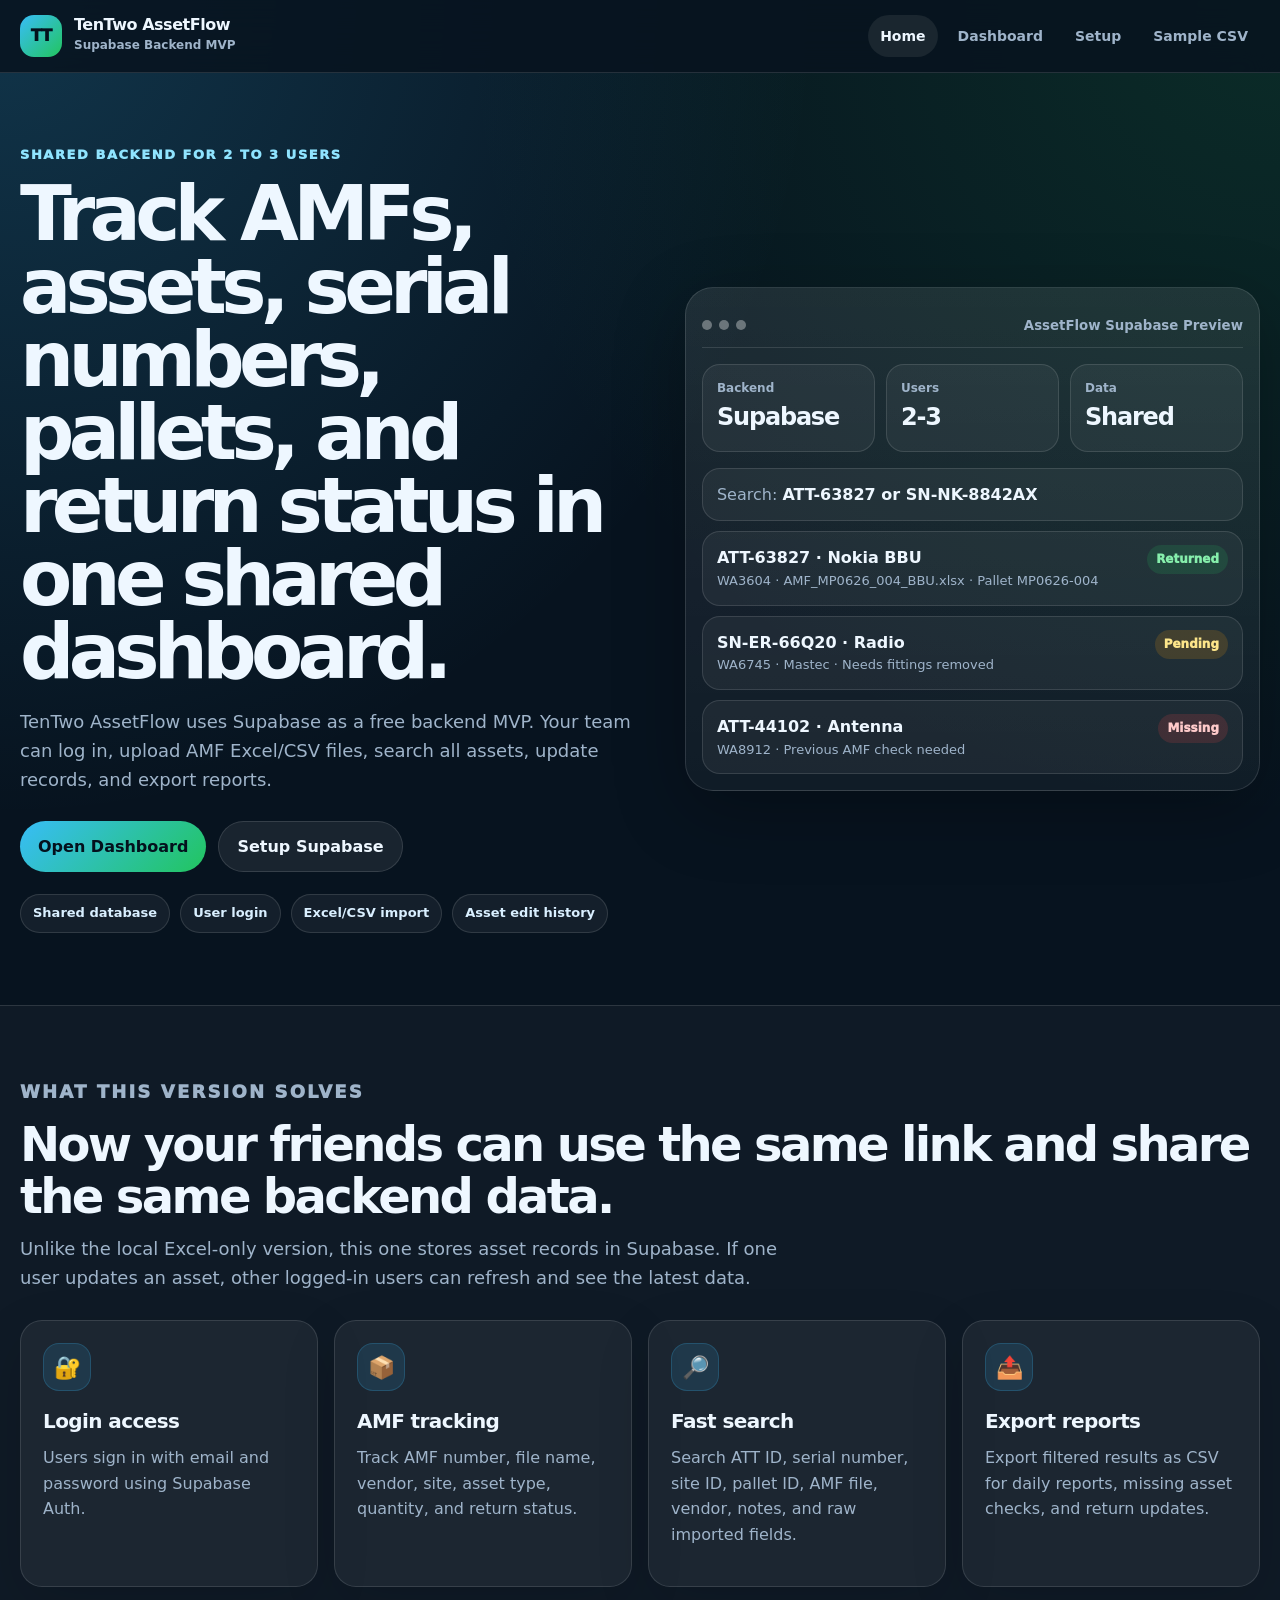
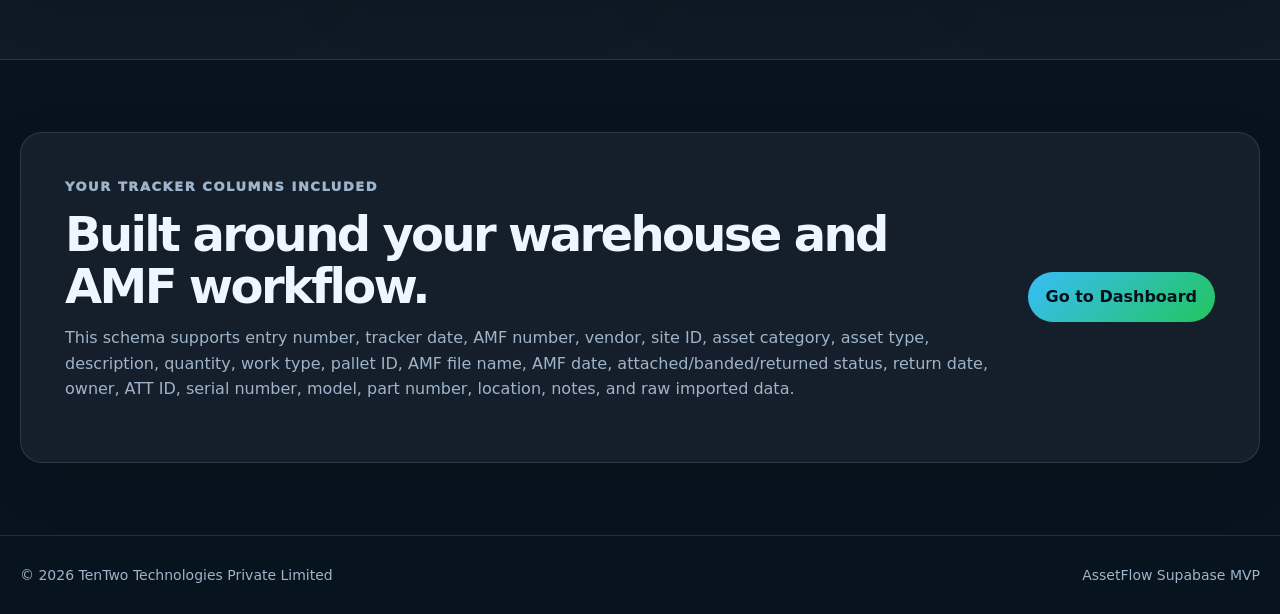
==== index.html @ 5ca19e01 "Add files via upload" ====
<!doctype html>
<html lang="en">
<head>
  <meta charset="utf-8">
  <meta name="viewport" content="width=device-width, initial-scale=1">
  <title>TenTwo AssetFlow | Supabase Backend MVP</title>
  <meta name="description" content="TenTwo AssetFlow is a Supabase-powered AMF and asset tracking MVP for small teams.">
  <link rel="stylesheet" href="assets/css/styles.css">
</head>
<body>
  <header class="site-header">
    <nav class="nav container">
      <a class="brand" href="index.html">
        <span class="brand-mark">TT</span>
        <span>
          <strong>TenTwo AssetFlow</strong>
          <small>Supabase Backend MVP</small>
        </span>
      </a>

      <button class="mobile-menu" id="mobileMenu" aria-label="Open menu">☰</button>

      <div class="nav-links" id="navLinks">
        <a href="index.html" class="active">Home</a>
        <a href="dashboard.html">Dashboard</a>
        <a href="setup.html">Setup</a>
        <a href="sample/amf-sample.csv">Sample CSV</a>
      </div>
    </nav>
  </header>

  <main>
    <section class="hero container">
      <div class="hero-copy">
        <p class="eyebrow">Shared backend for 2 to 3 users</p>
        <h1>Track AMFs, assets, serial numbers, pallets, and return status in one shared dashboard.</h1>
        <p class="hero-text">
          TenTwo AssetFlow uses Supabase as a free backend MVP. Your team can log in,
          upload AMF Excel/CSV files, search all assets, update records, and export reports.
        </p>

        <div class="hero-actions">
          <a class="btn primary" href="dashboard.html">Open Dashboard</a>
          <a class="btn secondary" href="setup.html">Setup Supabase</a>
        </div>

        <div class="trust-pills">
          <span>Shared database</span>
          <span>User login</span>
          <span>Excel/CSV import</span>
          <span>Asset edit history</span>
        </div>
      </div>

      <div class="hero-panel">
        <div class="browser-card">
          <div class="browser-top">
            <span></span><span></span><span></span>
            <small>AssetFlow Supabase Preview</small>
          </div>

          <div class="preview-stats">
            <div>
              <strong>Backend</strong>
              <b>Supabase</b>
            </div>
            <div>
              <strong>Users</strong>
              <b>2-3</b>
            </div>
            <div>
              <strong>Data</strong>
              <b>Shared</b>
            </div>
          </div>

          <div class="preview-search">Search: <b>ATT-63827 or SN-NK-8842AX</b></div>

          <div class="preview-row">
            <div>
              <b>ATT-63827 · Nokia BBU</b>
              <span>WA3604 · AMF_MP0626_004_BBU.xlsx · Pallet MP0626-004</span>
            </div>
            <em class="status returned">Returned</em>
          </div>

          <div class="preview-row">
            <div>
              <b>SN-ER-66Q20 · Radio</b>
              <span>WA6745 · Mastec · Needs fittings removed</span>
            </div>
            <em class="status pending">Pending</em>
          </div>

          <div class="preview-row">
            <div>
              <b>ATT-44102 · Antenna</b>
              <span>WA8912 · Previous AMF check needed</span>
            </div>
            <em class="status missing">Missing</em>
          </div>
        </div>
      </div>
    </section>

    <section class="section soft">
      <div class="container">
        <div class="section-head">
          <p class="eyebrow">What this version solves</p>
          <h2>Now your friends can use the same link and share the same backend data.</h2>
          <p>
            Unlike the local Excel-only version, this one stores asset records in Supabase.
            If one user updates an asset, other logged-in users can refresh and see the latest data.
          </p>
        </div>

        <div class="feature-grid">
          <article class="feature-card">
            <span class="icon">🔐</span>
            <h3>Login access</h3>
            <p>Users sign in with email and password using Supabase Auth.</p>
          </article>
          <article class="feature-card">
            <span class="icon">📦</span>
            <h3>AMF tracking</h3>
            <p>Track AMF number, file name, vendor, site, asset type, quantity, and return status.</p>
          </article>
          <article class="feature-card">
            <span class="icon">🔎</span>
            <h3>Fast search</h3>
            <p>Search ATT ID, serial number, site ID, pallet ID, AMF file, vendor, notes, and raw imported fields.</p>
          </article>
          <article class="feature-card">
            <span class="icon">📤</span>
            <h3>Export reports</h3>
            <p>Export filtered results as CSV for daily reports, missing asset checks, and return updates.</p>
          </article>
        </div>
      </div>
    </section>

    <section class="section container">
      <div class="split-card">
        <div>
          <p class="eyebrow">Your tracker columns included</p>
          <h2>Built around your warehouse and AMF workflow.</h2>
          <p>
            This schema supports entry number, tracker date, AMF number, vendor, site ID,
            asset category, asset type, description, quantity, work type, pallet ID, AMF file name,
            AMF date, attached/banded/returned status, return date, owner, ATT ID, serial number,
            model, part number, location, notes, and raw imported data.
          </p>
        </div>
        <a class="btn primary" href="dashboard.html">Go to Dashboard</a>
      </div>
    </section>
  </main>

  <footer class="footer">
    <div class="container footer-inner">
      <span>© 2026 TenTwo Technologies Private Limited</span>
      <span>AssetFlow Supabase MVP</span>
    </div>
  </footer>

  <script src="assets/js/site.js"></script>
</body>
</html>
---- assets/css/styles.css ----
:root {
  --bg: #07131f;
  --bg-2: #0b1b2c;
  --card: rgba(255, 255, 255, 0.055);
  --text: #eef7ff;
  --muted: #9fb4ca;
  --line: rgba(255, 255, 255, 0.12);
  --brand: #38bdf8;
  --brand-2: #22c55e;
  --danger: #ef4444;
  --shadow: 0 20px 70px rgba(0, 0, 0, 0.28);
  --radius: 22px;
  --max: 1240px;
}

* { box-sizing: border-box; }
html { scroll-behavior: smooth; }

body {
  margin: 0;
  font-family: Inter, ui-sans-serif, system-ui, -apple-system, BlinkMacSystemFont, "Segoe UI", Arial, sans-serif;
  color: var(--text);
  background:
    radial-gradient(circle at top left, rgba(56, 189, 248, 0.20), transparent 32%),
    radial-gradient(circle at top right, rgba(34, 197, 94, 0.14), transparent 32%),
    var(--bg);
  line-height: 1.6;
}

a { color: inherit; text-decoration: none; }
button, input, select, textarea { font: inherit; }
button { cursor: pointer; }
code {
  color: #bae6fd;
  background: rgba(56, 189, 248, 0.12);
  border: 1px solid rgba(56, 189, 248, 0.18);
  border-radius: 6px;
  padding: 1px 5px;
}

.container {
  width: min(100% - 32px, var(--max));
  margin-inline: auto;
}

.site-header {
  position: sticky;
  top: 0;
  z-index: 50;
  background: rgba(7, 19, 31, 0.86);
  border-bottom: 1px solid var(--line);
  backdrop-filter: blur(16px);
}

.nav {
  min-height: 72px;
  display: flex;
  align-items: center;
  justify-content: space-between;
  gap: 18px;
}

.brand {
  display: flex;
  align-items: center;
  gap: 12px;
  min-width: 260px;
}

.brand-mark {
  width: 42px;
  height: 42px;
  border-radius: 14px;
  display: grid;
  place-items: center;
  color: #04111d;
  background: linear-gradient(135deg, var(--brand), var(--brand-2));
  font-weight: 950;
  letter-spacing: -0.06em;
}

.brand strong { display: block; line-height: 1.05; letter-spacing: -0.03em; }
.brand small { display: block; color: var(--muted); font-size: 12px; font-weight: 700; margin-top: 3px; }

.nav-links { display: flex; align-items: center; gap: 8px; }
.nav-links a {
  color: var(--muted);
  font-size: 14px;
  font-weight: 750;
  padding: 10px 12px;
  border-radius: 999px;
}
.nav-links a:hover, .nav-links a.active { color: var(--text); background: rgba(255,255,255,0.075); }

.mobile-menu {
  display: none;
  width: 44px;
  height: 44px;
  border: 1px solid var(--line);
  border-radius: 14px;
  background: rgba(255,255,255,0.06);
  color: var(--text);
  font-size: 21px;
}

.btn {
  border: 0;
  min-height: 46px;
  padding: 12px 18px;
  border-radius: 999px;
  display: inline-flex;
  align-items: center;
  justify-content: center;
  gap: 8px;
  font-weight: 850;
  transition: transform .18s ease, opacity .18s ease;
  white-space: nowrap;
}
.btn:hover { transform: translateY(-2px); }
.btn.primary { color: #04111d; background: linear-gradient(135deg, var(--brand), var(--brand-2)); }
.btn.secondary { color: var(--text); background: rgba(255,255,255,0.075); border: 1px solid var(--line); }
.btn.danger { background: rgba(239,68,68,0.14); border: 1px solid rgba(239,68,68,0.35); color: #fecaca; }
.btn.small { min-height: 38px; padding: 9px 12px; font-size: 13px; }

.hero {
  min-height: calc(100vh - 72px);
  display: grid;
  grid-template-columns: 1.04fr .96fr;
  gap: 42px;
  align-items: center;
  padding: 72px 0;
}

.eyebrow {
  color: #8fe4ff;
  font-size: 13px;
  font-weight: 950;
  letter-spacing: .12em;
  text-transform: uppercase;
  margin: 0 0 12px;
}

h1,h2,h3,p { margin-top: 0; }
h1 {
  font-size: clamp(42px, 7vw, 76px);
  line-height: .96;
  letter-spacing: -.075em;
  margin-bottom: 20px;
}
.hero-text, .section-head p, .help-hero p { color: var(--muted); font-size: 18px; max-width: 760px; }

.hero-actions { display: flex; flex-wrap: wrap; gap: 12px; margin: 26px 0 22px; }
.trust-pills { display: flex; flex-wrap: wrap; gap: 10px; }
.trust-pills span {
  border: 1px solid var(--line);
  background: rgba(255,255,255,.055);
  color: #d9efff;
  border-radius: 999px;
  padding: 8px 12px;
  font-size: 13px;
  font-weight: 800;
}

.browser-card {
  background: linear-gradient(180deg, rgba(255,255,255,.09), rgba(255,255,255,.04));
  border: 1px solid var(--line);
  border-radius: 28px;
  padding: 16px;
  box-shadow: var(--shadow);
}
.browser-top {
  min-height: 44px;
  border-bottom: 1px solid var(--line);
  display: flex;
  align-items: center;
  gap: 7px;
  color: var(--muted);
}
.browser-top span { width: 10px; height: 10px; border-radius: 999px; background: rgba(255,255,255,.35); }
.browser-top small { margin-left: auto; font-weight: 800; }
.preview-stats { display: grid; grid-template-columns: repeat(3, 1fr); gap: 11px; margin: 16px 0; }
.preview-stats div, .preview-search, .preview-row {
  border: 1px solid var(--line);
  border-radius: 18px;
  background: rgba(255,255,255,.05);
}
.preview-stats div { padding: 14px; }
.preview-stats strong { display: block; color: var(--muted); font-size: 12px; }
.preview-stats b { display: block; font-size: 24px; letter-spacing: -.05em; }
.preview-search { padding: 13px 14px; margin-bottom: 10px; color: var(--muted); }
.preview-search b { color: var(--text); }
.preview-row { display: flex; justify-content: space-between; gap: 14px; padding: 13px 14px; margin-top: 10px; }
.preview-row b { display: block; }
.preview-row span { display: block; color: var(--muted); font-size: 13px; }

.status {
  display: inline-flex;
  align-items: center;
  justify-content: center;
  font-style: normal;
  border-radius: 999px;
  padding: 5px 9px;
  font-size: 12px;
  font-weight: 950;
  height: fit-content;
  white-space: nowrap;
}
.status.returned { color: #86efac; background: rgba(34,197,94,.15); }
.status.pending, .status.staged, .status.imported { color: #fde68a; background: rgba(245,158,11,.16); }
.status.missing, .status.needs-review { color: #fecaca; background: rgba(239,68,68,.16); }

.section { padding: 72px 0; }
.section.soft { background: rgba(255,255,255,.032); border-top: 1px solid var(--line); border-bottom: 1px solid var(--line); }
.section-head { margin-bottom: 28px; }
.section-head h2, .split-card h2, .panel h2, .help-card h2 {
  font-size: clamp(28px, 4vw, 48px);
  line-height: 1.08;
  letter-spacing: -.055em;
  margin-bottom: 12px;
}
.feature-grid { display: grid; grid-template-columns: repeat(4, 1fr); gap: 16px; }
.feature-card, .help-card, .panel, .stat-card, .split-card {
  background: var(--card);
  border: 1px solid var(--line);
  border-radius: var(--radius);
  box-shadow: 0 18px 55px rgba(0,0,0,.12);
}
.feature-card { padding: 22px; }
.feature-card .icon {
  width: 48px; height: 48px; display: grid; place-items: center;
  border-radius: 16px; background: rgba(56,189,248,.12);
  border: 1px solid rgba(56,189,248,.20); margin-bottom: 14px; font-size: 22px;
}
.feature-card h3 { font-size: 20px; letter-spacing: -.03em; margin-bottom: 8px; }
.feature-card p, .split-card p, .help-card p, .panel p, .muted, .hint { color: var(--muted); }
.split-card { padding: clamp(24px,5vw,44px); display: grid; grid-template-columns: 1fr auto; gap: 24px; align-items: center; }

.footer { border-top: 1px solid var(--line); padding: 28px 0; color: var(--muted); font-size: 14px; }
.footer-inner { display: flex; justify-content: space-between; flex-wrap: wrap; gap: 10px; }

/* App */
.app-shell { padding: 42px 0 72px; }
.config-warning {
  border: 1px solid rgba(239,68,68,.35);
  background: rgba(239,68,68,.12);
  color: #fecaca;
  border-radius: 18px;
  padding: 14px 16px;
  margin-bottom: 16px;
}

.auth-panel { max-width: 620px; margin: 30px auto; padding: 24px; }
.auth-panel h1 { font-size: clamp(34px,5vw,52px); }
.auth-form { display: grid; gap: 12px; }
.auth-actions { display: flex; gap: 10px; flex-wrap: wrap; }

.app-title {
  display: flex;
  align-items: end;
  justify-content: space-between;
  gap: 22px;
  margin-bottom: 18px;
}
.app-title h1 { font-size: clamp(34px,5vw,58px); }
.app-title p { color: var(--muted); max-width: 780px; }
.app-actions, .panel-actions { display: flex; gap: 10px; flex-wrap: wrap; justify-content: flex-end; }
.upload-label input { display: none; }

.stats-grid { display: grid; grid-template-columns: repeat(4,1fr); gap: 14px; margin-bottom: 16px; margin-top: 16px; }
.stat-card { padding: 18px; }
.stat-card span { color: var(--muted); display: block; font-weight: 800; font-size: 13px; margin-bottom: 7px; }
.stat-card strong { display: block; font-size: 34px; line-height: 1; letter-spacing: -.05em; }
.stat-card.danger strong { color: #fecaca; }

.panel { padding: 18px; margin-top: 16px; }
.panel-head, .table-head { display: flex; justify-content: space-between; align-items: start; gap: 18px; margin-bottom: 14px; }
.panel-head h2, .table-head h2 { font-size: 24px; }

.filters { display: grid; grid-template-columns: 1.5fr repeat(3,.75fr); gap: 10px; }
.advanced-grid { margin-top: 10px; display: grid; grid-template-columns: repeat(4,1fr); gap: 10px; }

input, select, textarea {
  width: 100%;
  color: var(--text);
  background: rgba(255,255,255,.075);
  border: 1px solid var(--line);
  border-radius: 14px;
  min-height: 46px;
  padding: 0 13px;
  outline: none;
}
textarea { padding: 12px 13px; min-height: 88px; resize: vertical; }
select option { color: #06111d; }
input:focus, select:focus, textarea:focus { border-color: rgba(56,189,248,.65); box-shadow: 0 0 0 4px rgba(56,189,248,.10); }

.file-list { display: grid; gap: 10px; }
.file-item {
  display: grid;
  grid-template-columns: 1fr auto;
  gap: 12px;
  align-items: center;
  background: rgba(255,255,255,.045);
  border: 1px solid var(--line);
  border-radius: 16px;
  padding: 12px;
}
.file-item strong { display: block; }
.file-item span { color: var(--muted); font-size: 13px; }
.empty { color: var(--muted); padding: 8px 0; }

.table-wrap { overflow-x: auto; border: 1px solid var(--line); border-radius: 18px; }
table { width: 100%; min-width: 2100px; border-collapse: collapse; background: rgba(255,255,255,.025); }
th, td {
  text-align: left;
  padding: 13px 12px;
  border-bottom: 1px solid rgba(255,255,255,.085);
  white-space: nowrap;
  font-size: 14px;
}
th {
  color: #d8efff;
  background: rgba(255,255,255,.045);
  font-size: 12px;
  text-transform: uppercase;
  letter-spacing: .08em;
}
tbody tr:hover { background: rgba(56,189,248,.08); }
td.muted-cell { color: var(--muted); }
.action-cell { display: flex; gap: 8px; }
.row-btn {
  border: 1px solid var(--line);
  background: rgba(255,255,255,.075);
  color: var(--text);
  border-radius: 10px;
  padding: 7px 10px;
  font-weight: 800;
}

.modal {
  border: 0;
  padding: 0;
  background: transparent;
  width: min(100% - 24px, 980px);
}
.modal::backdrop { background: rgba(0,0,0,.65); backdrop-filter: blur(4px); }
.modal-card {
  background: #0b1b2c;
  color: var(--text);
  border: 1px solid var(--line);
  border-radius: 24px;
  padding: 18px;
  box-shadow: var(--shadow);
}
.modal-head { display: flex; align-items: center; justify-content: space-between; gap: 16px; margin-bottom: 14px; }
.modal-head h2 { font-size: 24px; margin: 0; }
.icon-btn {
  width: 42px; height: 42px; border-radius: 14px; border: 1px solid var(--line);
  background: rgba(255,255,255,.06); color: var(--text); font-size: 24px;
}
.form-grid { display: grid; grid-template-columns: 1fr 1fr; gap: 12px; max-height: 62vh; overflow: auto; padding-right: 4px; }
.form-grid label { color: var(--muted); font-size: 13px; font-weight: 800; }
.form-grid label input, .form-grid label select, .form-grid label textarea { margin-top: 6px; }
.form-grid .full { grid-column: 1 / -1; }
.raw-box {
  margin-top: 12px;
  border: 1px solid var(--line);
  border-radius: 16px;
  padding: 10px 12px;
  background: rgba(255,255,255,.045);
}
.raw-box summary { cursor: pointer; color: var(--muted); font-weight: 800; }
.raw-box pre { white-space: pre-wrap; word-break: break-word; color: #d9efff; max-height: 180px; overflow: auto; }
.modal-actions { display: flex; justify-content: flex-end; gap: 10px; margin-top: 16px; }

.toast {
  position: fixed;
  left: 50%;
  bottom: 20px;
  z-index: 100;
  transform: translateX(-50%) translateY(16px);
  opacity: 0;
  pointer-events: none;
  max-width: calc(100% - 32px);
  background: #e8f7ff;
  color: #07131f;
  border-radius: 999px;
  padding: 12px 16px;
  font-weight: 900;
  box-shadow: var(--shadow);
  transition: .2s ease;
}
.toast.show { transform: translateX(-50%) translateY(0); opacity: 1; }

.help-page { padding-bottom: 72px; }
.help-hero { padding: 58px 0 18px; }
.help-hero h1 { font-size: clamp(34px,5vw,58px); }
.help-grid { display: grid; grid-template-columns: repeat(3,1fr); gap: 15px; margin-bottom: 16px; }
.help-card { padding: 22px; }
.help-card span {
  width: 36px; height: 36px; border-radius: 999px; display: grid; place-items: center;
  color: #04111d; background: linear-gradient(135deg,var(--brand),var(--brand-2));
  font-weight: 950; margin-bottom: 14px;
}
.help-card h2 { font-size: 20px; }
.mapping-grid { display: grid; grid-template-columns: repeat(4,1fr); gap: 10px; margin-top: 16px; }
.mapping-grid div { border: 1px solid var(--line); border-radius: 16px; padding: 14px; background: rgba(255,255,255,.045); }
.mapping-grid strong { display: block; margin-bottom: 4px; }
.mapping-grid span { display: block; color: var(--muted); font-size: 13px; }

@media (max-width: 1040px) {
  .hero, .feature-grid, .help-grid { grid-template-columns: 1fr 1fr; }
  .filters, .advanced-grid, .stats-grid, .mapping-grid { grid-template-columns: 1fr 1fr; }
  .app-title, .panel-head, .table-head { flex-direction: column; align-items: stretch; }
  .app-actions, .panel-actions { justify-content: flex-start; }
}

@media (max-width: 720px) {
  .nav { min-height: 66px; }
  .brand { min-width: auto; }
  .brand small { display: none; }
  .mobile-menu { display: grid; place-items: center; }
  .nav-links {
    position: absolute; display: none; top: 66px; left: 16px; right: 16px;
    padding: 10px; background: rgba(7,19,31,.98); border: 1px solid var(--line);
    border-radius: 18px; box-shadow: var(--shadow);
  }
  .nav-links.open { display: grid; }
  .nav-links a { border-radius: 12px; }
  .hero, .feature-grid, .help-grid, .filters, .advanced-grid, .stats-grid, .mapping-grid, .preview-stats, .form-grid, .split-card {
    grid-template-columns: 1fr;
  }
  .hero { min-height: auto; padding: 48px 0; }
  h1 { font-size: 42px; }
  .section { padding: 54px 0; }
  .hero-actions, .app-actions, .panel-actions, .modal-actions, .auth-actions { display: grid; }
  .btn { width: 100%; }
  .file-item { grid-template-columns: 1fr; }
  .preview-row { flex-direction: column; }
}
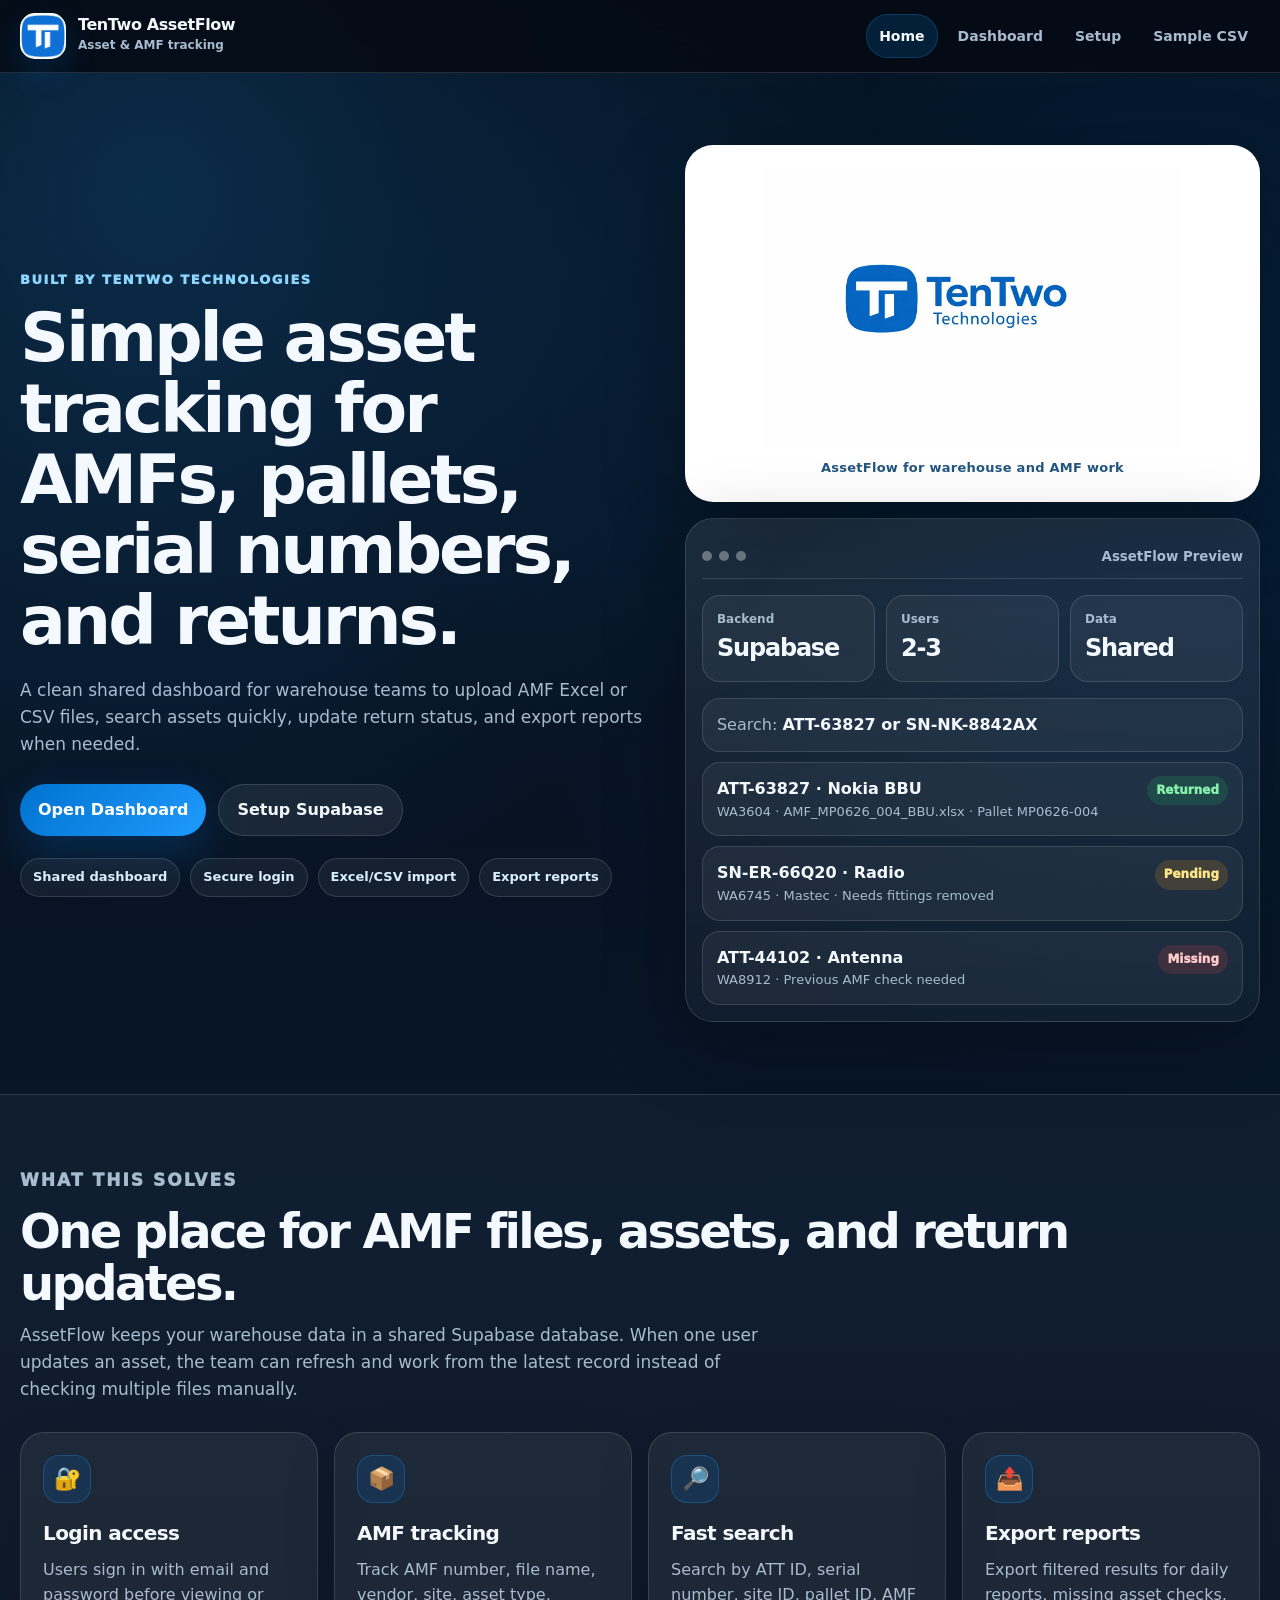
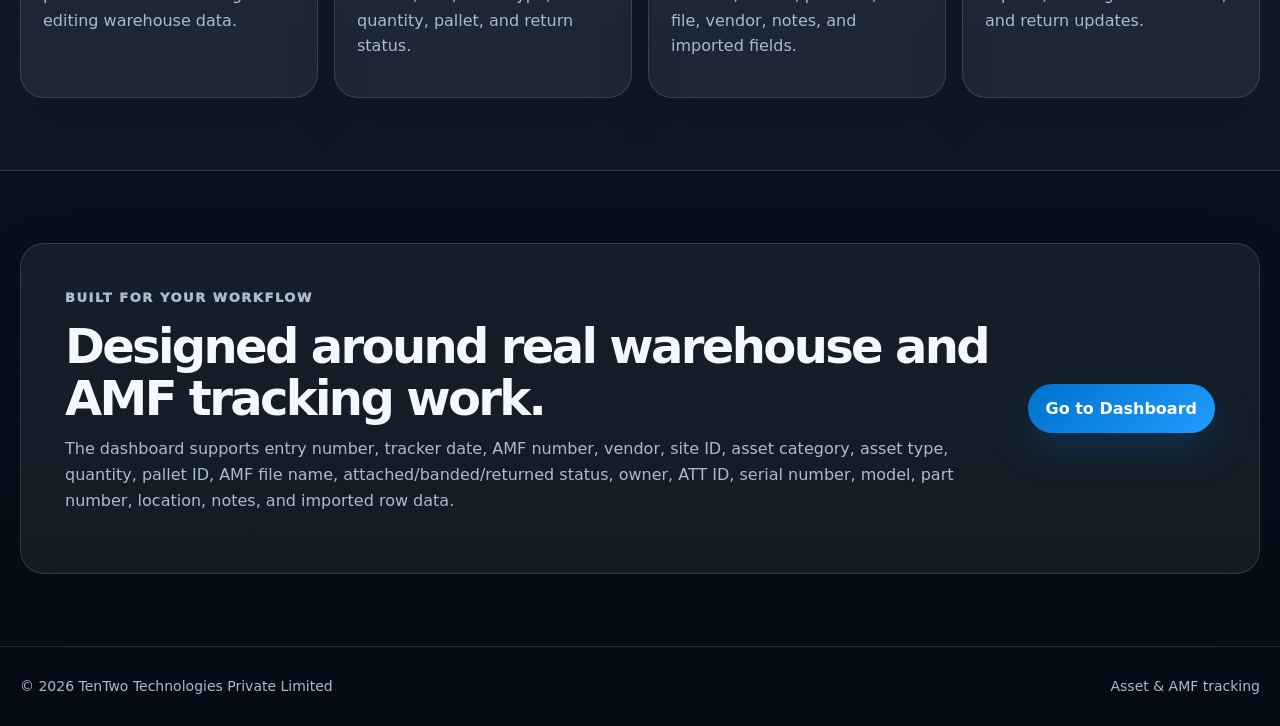
==== commit 146c35b8: "Add files via upload" ====
--- a/index.html
+++ b/index.html
@@ -3,18 +3,20 @@
 <head>
   <meta charset="utf-8">
   <meta name="viewport" content="width=device-width, initial-scale=1">
-  <title>TenTwo AssetFlow | Supabase Backend MVP</title>
-  <meta name="description" content="TenTwo AssetFlow is a Supabase-powered AMF and asset tracking MVP for small teams.">
+  <title>TenTwo AssetFlow | AMF & Asset Tracking Dashboard</title>
+  <meta name="description" content="TenTwo AssetFlow is a simple shared dashboard for AMF files, warehouse assets, serial numbers, pallets, and return status.">
   <link rel="stylesheet" href="assets/css/styles.css">
 </head>
 <body>
   <header class="site-header">
     <nav class="nav container">
-      <a class="brand" href="index.html">
-        <span class="brand-mark">TT</span>
+      <a class="brand" href="index.html" aria-label="TenTwo AssetFlow home">
+        <span class="brand-logo">
+          <img src="assets/images/tentwo-logo-icon.jpg" alt="TenTwo Technologies logo">
+        </span>
         <span>
           <strong>TenTwo AssetFlow</strong>
-          <small>Supabase Backend MVP</small>
+          <small>Asset &amp; AMF tracking</small>
         </span>
       </a>
 
@@ -32,11 +34,11 @@
   <main>
     <section class="hero container">
       <div class="hero-copy">
-        <p class="eyebrow">Shared backend for 2 to 3 users</p>
-        <h1>Track AMFs, assets, serial numbers, pallets, and return status in one shared dashboard.</h1>
+        <p class="eyebrow">Built by TenTwo Technologies</p>
+        <h1>Simple asset tracking for AMFs, pallets, serial numbers, and returns.</h1>
         <p class="hero-text">
-          TenTwo AssetFlow uses Supabase as a free backend MVP. Your team can log in,
-          upload AMF Excel/CSV files, search all assets, update records, and export reports.
+          A clean shared dashboard for warehouse teams to upload AMF Excel or CSV files,
+          search assets quickly, update return status, and export reports when needed.
         </p>
 
         <div class="hero-actions">
@@ -45,18 +47,22 @@
         </div>
 
         <div class="trust-pills">
-          <span>Shared database</span>
-          <span>User login</span>
+          <span>Shared dashboard</span>
+          <span>Secure login</span>
           <span>Excel/CSV import</span>
-          <span>Asset edit history</span>
+          <span>Export reports</span>
         </div>
       </div>
 
       <div class="hero-panel">
+        <div class="logo-showcase">
+          <img src="assets/images/tentwo-logo-full.jpg" alt="TenTwo Technologies logo">
+          <span>AssetFlow for warehouse and AMF work</span>
+        </div>
         <div class="browser-card">
           <div class="browser-top">
             <span></span><span></span><span></span>
-            <small>AssetFlow Supabase Preview</small>
+            <small>AssetFlow Preview</small>
           </div>
 
           <div class="preview-stats">
@@ -106,11 +112,11 @@
     <section class="section soft">
       <div class="container">
         <div class="section-head">
-          <p class="eyebrow">What this version solves</p>
-          <h2>Now your friends can use the same link and share the same backend data.</h2>
+          <p class="eyebrow">What this solves</p>
+          <h2>One place for AMF files, assets, and return updates.</h2>
           <p>
-            Unlike the local Excel-only version, this one stores asset records in Supabase.
-            If one user updates an asset, other logged-in users can refresh and see the latest data.
+            AssetFlow keeps your warehouse data in a shared Supabase database. When one user updates an asset,
+            the team can refresh and work from the latest record instead of checking multiple files manually.
           </p>
         </div>
 
@@ -118,22 +124,22 @@
           <article class="feature-card">
             <span class="icon">🔐</span>
             <h3>Login access</h3>
-            <p>Users sign in with email and password using Supabase Auth.</p>
+            <p>Users sign in with email and password before viewing or editing warehouse data.</p>
           </article>
           <article class="feature-card">
             <span class="icon">📦</span>
             <h3>AMF tracking</h3>
-            <p>Track AMF number, file name, vendor, site, asset type, quantity, and return status.</p>
+            <p>Track AMF number, file name, vendor, site, asset type, quantity, pallet, and return status.</p>
           </article>
           <article class="feature-card">
             <span class="icon">🔎</span>
             <h3>Fast search</h3>
-            <p>Search ATT ID, serial number, site ID, pallet ID, AMF file, vendor, notes, and raw imported fields.</p>
+            <p>Search by ATT ID, serial number, site ID, pallet ID, AMF file, vendor, notes, and imported fields.</p>
           </article>
           <article class="feature-card">
             <span class="icon">📤</span>
             <h3>Export reports</h3>
-            <p>Export filtered results as CSV for daily reports, missing asset checks, and return updates.</p>
+            <p>Export filtered results for daily reports, missing asset checks, and return updates.</p>
           </article>
         </div>
       </div>
@@ -142,13 +148,12 @@
     <section class="section container">
       <div class="split-card">
         <div>
-          <p class="eyebrow">Your tracker columns included</p>
-          <h2>Built around your warehouse and AMF workflow.</h2>
+          <p class="eyebrow">Built for your workflow</p>
+          <h2>Designed around real warehouse and AMF tracking work.</h2>
           <p>
-            This schema supports entry number, tracker date, AMF number, vendor, site ID,
-            asset category, asset type, description, quantity, work type, pallet ID, AMF file name,
-            AMF date, attached/banded/returned status, return date, owner, ATT ID, serial number,
-            model, part number, location, notes, and raw imported data.
+            The dashboard supports entry number, tracker date, AMF number, vendor, site ID, asset category,
+            asset type, quantity, pallet ID, AMF file name, attached/banded/returned status, owner,
+            ATT ID, serial number, model, part number, location, notes, and imported row data.
           </p>
         </div>
         <a class="btn primary" href="dashboard.html">Go to Dashboard</a>
@@ -159,7 +164,7 @@
   <footer class="footer">
     <div class="container footer-inner">
       <span>© 2026 TenTwo Technologies Private Limited</span>
-      <span>AssetFlow Supabase MVP</span>
+      <span>Asset &amp; AMF tracking</span>
     </div>
   </footer>
 
--- a/assets/css/styles.css
+++ b/assets/css/styles.css
@@ -1,15 +1,16 @@
 :root {
-  --bg: #07131f;
-  --bg-2: #0b1b2c;
-  --card: rgba(255, 255, 255, 0.055);
-  --text: #eef7ff;
-  --muted: #9fb4ca;
-  --line: rgba(255, 255, 255, 0.12);
-  --brand: #38bdf8;
-  --brand-2: #22c55e;
+  --bg: #050b14;
+  --bg-2: #08172a;
+  --card: rgba(255, 255, 255, 0.06);
+  --text: #f4f9ff;
+  --muted: #a9bbcf;
+  --line: rgba(255, 255, 255, 0.13);
+  --brand: #0072ce;
+  --brand-2: #1f9bff;
+  --brand-soft: rgba(0, 114, 206, 0.16);
   --danger: #ef4444;
-  --shadow: 0 20px 70px rgba(0, 0, 0, 0.28);
-  --radius: 22px;
+  --shadow: 0 24px 80px rgba(0, 0, 0, 0.32);
+  --radius: 24px;
   --max: 1240px;
 }
 
@@ -21,9 +22,9 @@
   font-family: Inter, ui-sans-serif, system-ui, -apple-system, BlinkMacSystemFont, "Segoe UI", Arial, sans-serif;
   color: var(--text);
   background:
-    radial-gradient(circle at top left, rgba(56, 189, 248, 0.20), transparent 32%),
-    radial-gradient(circle at top right, rgba(34, 197, 94, 0.14), transparent 32%),
-    var(--bg);
+    radial-gradient(circle at 12% 8%, rgba(31, 155, 255, 0.22), transparent 30%),
+    radial-gradient(circle at 92% 14%, rgba(0, 114, 206, 0.18), transparent 34%),
+    linear-gradient(180deg, #050b14 0%, #08172a 52%, #050b14 100%);
   line-height: 1.6;
 }
 
@@ -47,7 +48,7 @@
   position: sticky;
   top: 0;
   z-index: 50;
-  background: rgba(7, 19, 31, 0.86);
+  background: rgba(5, 11, 20, 0.88);
   border-bottom: 1px solid var(--line);
   backdrop-filter: blur(16px);
 }
@@ -67,19 +68,26 @@
   min-width: 260px;
 }
 
-.brand-mark {
-  width: 42px;
-  height: 42px;
-  border-radius: 14px;
+.brand-logo {
+  width: 46px;
+  height: 46px;
+  border-radius: 15px;
   display: grid;
   place-items: center;
-  color: #04111d;
-  background: linear-gradient(135deg, var(--brand), var(--brand-2));
-  font-weight: 950;
-  letter-spacing: -0.06em;
-}
-
-.brand strong { display: block; line-height: 1.05; letter-spacing: -0.03em; }
+  overflow: hidden;
+  background: #ffffff;
+  border: 1px solid rgba(255,255,255,.28);
+  box-shadow: 0 12px 30px rgba(0, 114, 206, .22);
+  flex: 0 0 auto;
+}
+.brand-logo img {
+  width: 100%;
+  height: 100%;
+  object-fit: cover;
+  display: block;
+}
+
+.brand strong { display: block; line-height: 1.05; letter-spacing: -0.025em; }
 .brand small { display: block; color: var(--muted); font-size: 12px; font-weight: 700; margin-top: 3px; }
 
 .nav-links { display: flex; align-items: center; gap: 8px; }
@@ -90,7 +98,7 @@
   padding: 10px 12px;
   border-radius: 999px;
 }
-.nav-links a:hover, .nav-links a.active { color: var(--text); background: rgba(255,255,255,0.075); }
+.nav-links a:hover, .nav-links a.active { color: var(--text); background: rgba(0,114,206,0.20); border: 1px solid rgba(31,155,255,.24); }
 
 .mobile-menu {
   display: none;
@@ -117,7 +125,7 @@
   white-space: nowrap;
 }
 .btn:hover { transform: translateY(-2px); }
-.btn.primary { color: #04111d; background: linear-gradient(135deg, var(--brand), var(--brand-2)); }
+.btn.primary { color: #ffffff; background: linear-gradient(135deg, var(--brand), var(--brand-2)); box-shadow: 0 16px 40px rgba(0,114,206,.24); }
 .btn.secondary { color: var(--text); background: rgba(255,255,255,0.075); border: 1px solid var(--line); }
 .btn.danger { background: rgba(239,68,68,0.14); border: 1px solid rgba(239,68,68,0.35); color: #fecaca; }
 .btn.small { min-height: 38px; padding: 9px 12px; font-size: 13px; }
@@ -132,7 +140,7 @@
 }
 
 .eyebrow {
-  color: #8fe4ff;
+  color: #8dd7ff;
   font-size: 13px;
   font-weight: 950;
   letter-spacing: .12em;
@@ -142,12 +150,12 @@
 
 h1,h2,h3,p { margin-top: 0; }
 h1 {
-  font-size: clamp(42px, 7vw, 76px);
-  line-height: .96;
-  letter-spacing: -.075em;
+  font-size: clamp(38px, 6.2vw, 68px);
+  line-height: 1.04;
+  letter-spacing: -.045em;
   margin-bottom: 20px;
 }
-.hero-text, .section-head p, .help-hero p { color: var(--muted); font-size: 18px; max-width: 760px; }
+.hero-text, .section-head p, .help-hero p { color: var(--muted); font-size: 17px; max-width: 760px; }
 
 .hero-actions { display: flex; flex-wrap: wrap; gap: 12px; margin: 26px 0 22px; }
 .trust-pills { display: flex; flex-wrap: wrap; gap: 10px; }
@@ -161,8 +169,32 @@
   font-weight: 800;
 }
 
+.logo-showcase {
+  background: #ffffff;
+  border: 1px solid rgba(255,255,255,.18);
+  border-radius: 28px;
+  padding: 22px;
+  margin-bottom: 16px;
+  box-shadow: var(--shadow);
+}
+.logo-showcase img {
+  display: block;
+  width: min(100%, 420px);
+  height: auto;
+  margin: 0 auto;
+}
+.logo-showcase span {
+  display: block;
+  margin-top: 10px;
+  color: #21547e;
+  font-size: 13px;
+  font-weight: 900;
+  text-align: center;
+  letter-spacing: .02em;
+}
+
 .browser-card {
-  background: linear-gradient(180deg, rgba(255,255,255,.09), rgba(255,255,255,.04));
+  background: linear-gradient(180deg, rgba(255,255,255,.085), rgba(255,255,255,.035));
   border: 1px solid var(--line);
   border-radius: 28px;
   padding: 16px;
@@ -228,8 +260,8 @@
 .feature-card { padding: 22px; }
 .feature-card .icon {
   width: 48px; height: 48px; display: grid; place-items: center;
-  border-radius: 16px; background: rgba(56,189,248,.12);
-  border: 1px solid rgba(56,189,248,.20); margin-bottom: 14px; font-size: 22px;
+  border-radius: 16px; background: var(--brand-soft);
+  border: 1px solid rgba(31,155,255,.28); margin-bottom: 14px; font-size: 22px;
 }
 .feature-card h3 { font-size: 20px; letter-spacing: -.03em; margin-bottom: 8px; }
 .feature-card p, .split-card p, .help-card p, .panel p, .muted, .hint { color: var(--muted); }
@@ -291,7 +323,7 @@
 }
 textarea { padding: 12px 13px; min-height: 88px; resize: vertical; }
 select option { color: #06111d; }
-input:focus, select:focus, textarea:focus { border-color: rgba(56,189,248,.65); box-shadow: 0 0 0 4px rgba(56,189,248,.10); }
+input:focus, select:focus, textarea:focus { border-color: rgba(31,155,255,.70); box-shadow: 0 0 0 4px rgba(31,155,255,.12); }
 
 .file-list { display: grid; gap: 10px; }
 .file-item {
@@ -318,13 +350,13 @@
   font-size: 14px;
 }
 th {
-  color: #d8efff;
+  color: #dcefff;
   background: rgba(255,255,255,.045);
   font-size: 12px;
   text-transform: uppercase;
   letter-spacing: .08em;
 }
-tbody tr:hover { background: rgba(56,189,248,.08); }
+tbody tr:hover { background: rgba(31,155,255,.08); }
 td.muted-cell { color: var(--muted); }
 .action-cell { display: flex; gap: 8px; }
 .row-btn {
@@ -398,7 +430,7 @@
 .help-card { padding: 22px; }
 .help-card span {
   width: 36px; height: 36px; border-radius: 999px; display: grid; place-items: center;
-  color: #04111d; background: linear-gradient(135deg,var(--brand),var(--brand-2));
+  color: #ffffff; background: linear-gradient(135deg,var(--brand),var(--brand-2));
   font-weight: 950; margin-bottom: 14px;
 }
 .help-card h2 { font-size: 20px; }
@@ -421,7 +453,7 @@
   .mobile-menu { display: grid; place-items: center; }
   .nav-links {
     position: absolute; display: none; top: 66px; left: 16px; right: 16px;
-    padding: 10px; background: rgba(7,19,31,.98); border: 1px solid var(--line);
+    padding: 10px; background: rgba(5,11,20,.98); border: 1px solid var(--line);
     border-radius: 18px; box-shadow: var(--shadow);
   }
   .nav-links.open { display: grid; }
@@ -430,7 +462,7 @@
     grid-template-columns: 1fr;
   }
   .hero { min-height: auto; padding: 48px 0; }
-  h1 { font-size: 42px; }
+  h1 { font-size: 38px; line-height: 1.08; }
   .section { padding: 54px 0; }
   .hero-actions, .app-actions, .panel-actions, .modal-actions, .auth-actions { display: grid; }
   .btn { width: 100%; }
